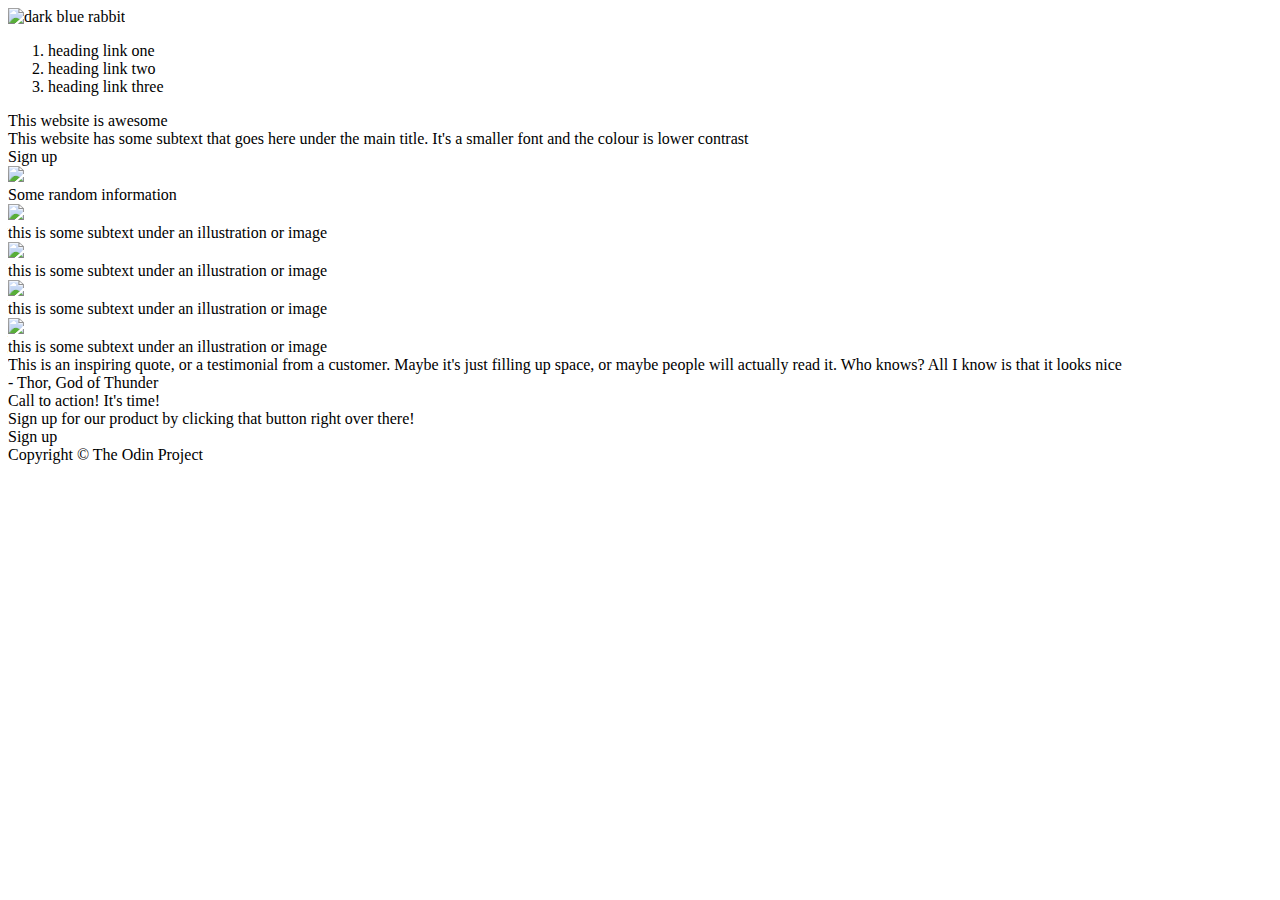
==== index.html @ b61bbda0 "Add elements and content" ====
<!DOCTYPE html>
<html>
    <head lang = "en">
        <meta charset = "utf-8">
        <meta http-equiv="X-UA-Compatible" content="IE=edge">
        <meta name="viewport" content="width=device-width, initial-scale=1.0">
        <title> Project Landing Page</title>
        <link rel = "stylesheet" href = "style.css"></stylesheet>
    </head>

    <body>

        <header>
            <div class = "logo">
            <img src = "./images/logo.jpeg" alt = " dark blue rabbit">
            </div>

            <div class = "links">
                 <ol>
                <li><a href = "./images/page one.jpeg"></a>heading link one</li>
                <li><a href = "./images/page two.jpeg.jpeg"></a>heading link two</li>
                <li><a href = "./images/page three.jpeg.jpeg"></a>heading link three</li>
                </ol>
            </div>
        </header>

        <div class = "block-one">
        <div class = "hero-text">
            This website is awesome </div>

        <div class = "hero-subtext">
            This website has some subtext that goes here under the main title. It's a smaller font and the colour is lower contrast</div>
        
        <div class = "button-one">
            Sign up
        </div>

        <div class = "placeholder">
            <img src = "./images/placeholder.jpeg">
        </div>
        
        </div>
        </div>

        <div class = "block-two">
            <div class = "subheading"> Some random information</div>

            <div class = "img-row">

            <div class = "img-block">
                <img src = "./images/block one.jpeg">
                <div class = "text"> this is some subtext under an illustration or image</div>
            </div>

            <div class = "img-block">
                <img src = "./images/block two.jpeg">
                <div class = "text"> this is some subtext under an illustration or image</div>
            </div>

            <div class = "img-block">
                <img src = "./images/block three.jpeg">
                <div class = "text"> this is some subtext under an illustration or image</div>
            </div>

            <div class = "img-block">
                <img src = "./images/block four.jpeg">
                <div class = "text"> this is some subtext under an illustration or image</div>
            </div>

            </div>

        </div>

        <div class = "block-three">
            <div class = "quote">
                This is an inspiring quote, or a testimonial from a customer. Maybe it's just filling up space, or maybe people will actually read it. Who knows? All I know is that it looks nice
            </div>

            <div class = "author">
                - Thor, God of Thunder
            </div>
        </div>

        <div class = "block-four">
            <div class = "words">
            <div class = "callout">
                Call to action! It's time!
            </div>

            <div class = "caption">
                Sign up for our product by clicking that button right over there!
            </div>
            </div>

            <div class = "button-two">
                Sign up
            </div>
        </div>

        <div class = "footer">
            Copyright © The Odin Project
        </div>

    </body>

    </html>
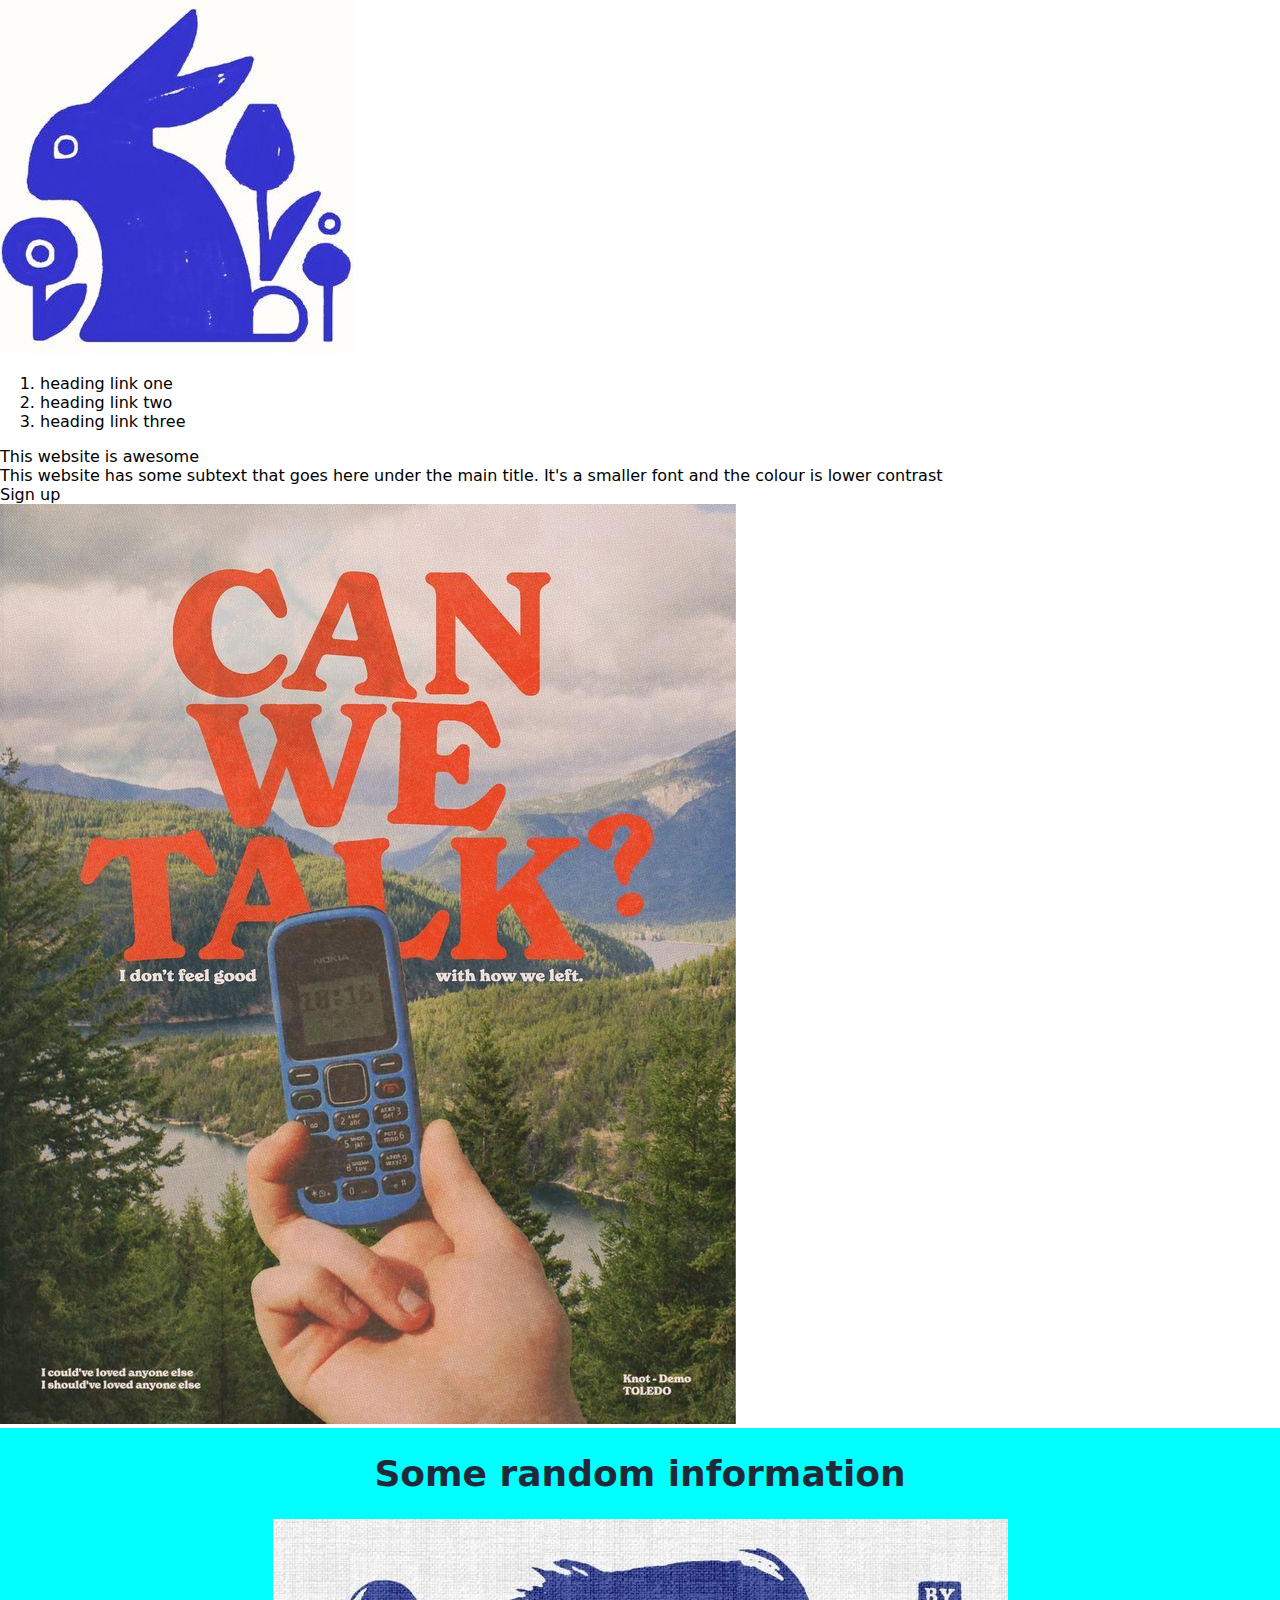
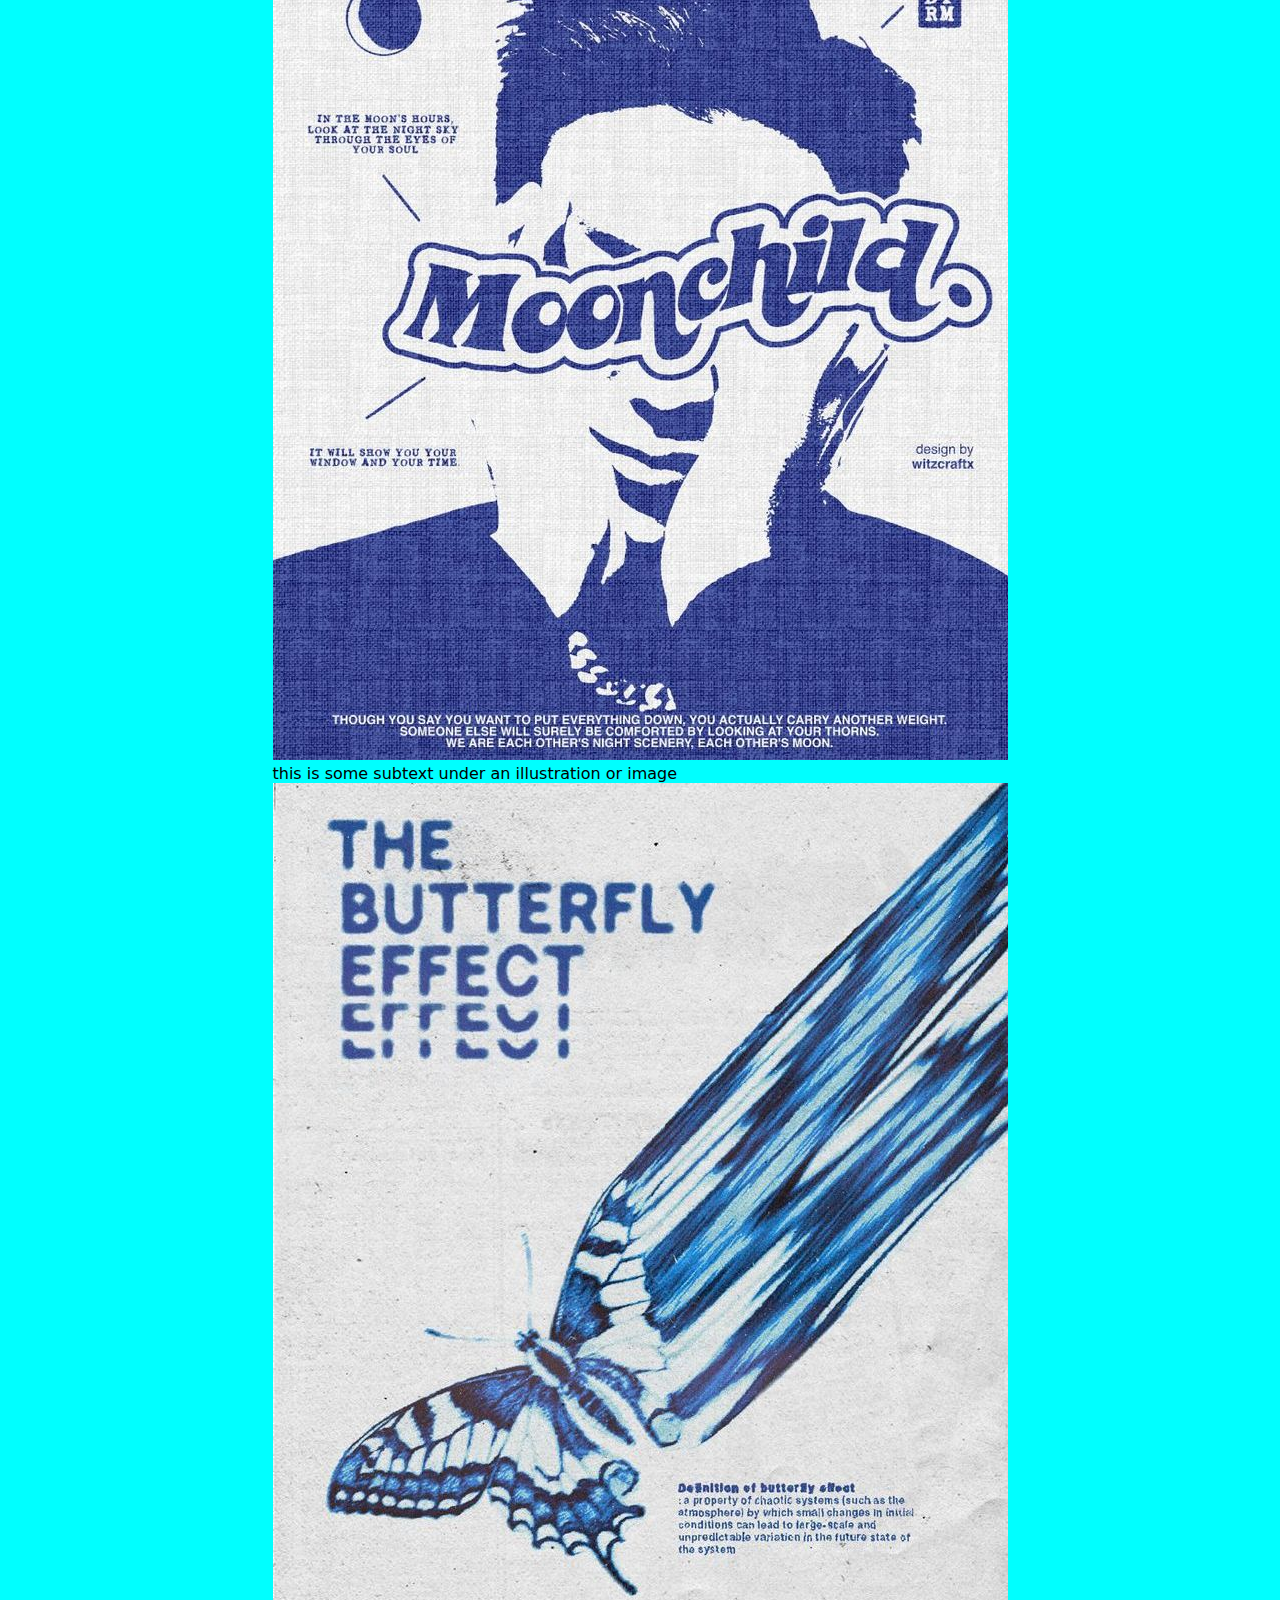
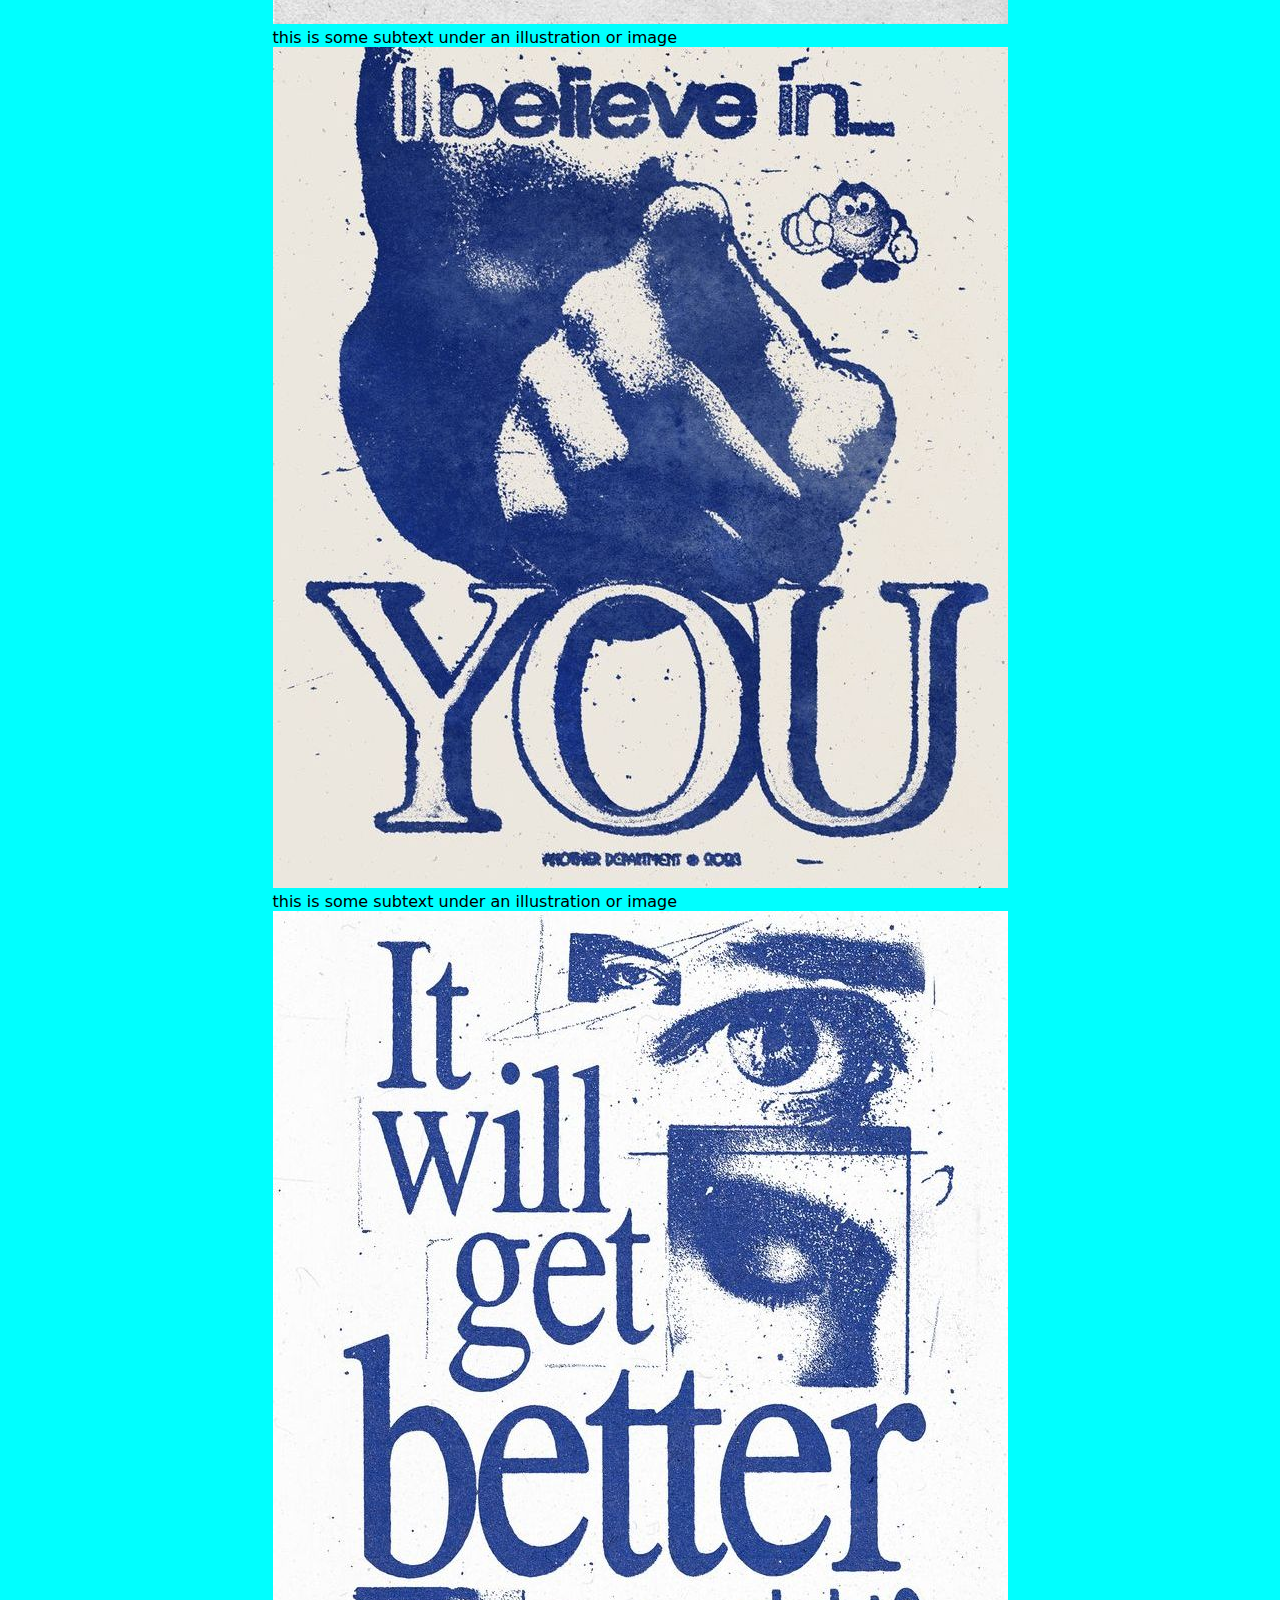
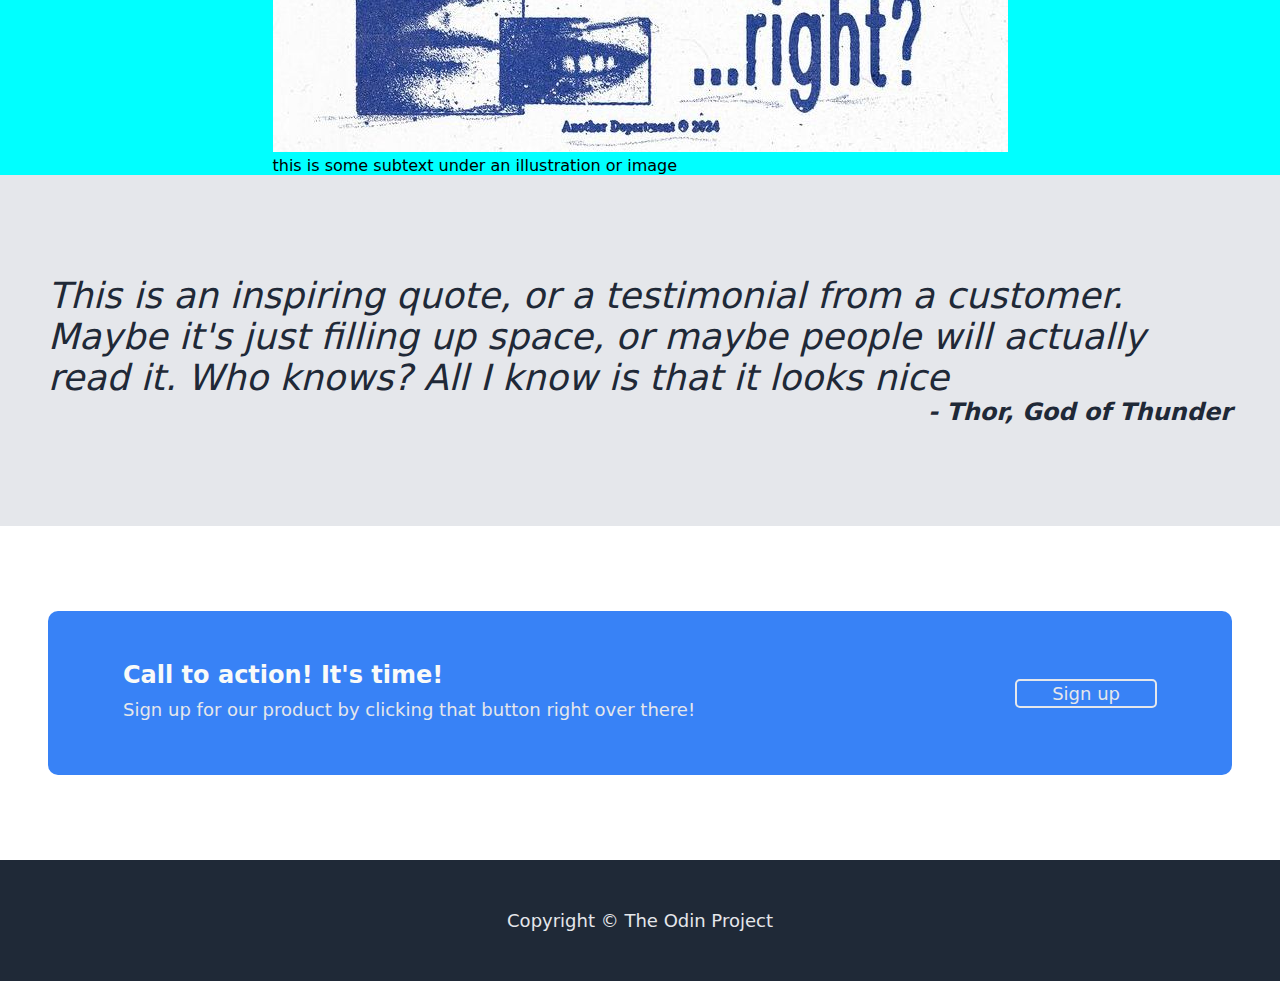
==== commit 33d07603: "Edit some elements" ====
--- a/index.html
+++ b/index.html
@@ -25,6 +25,8 @@
         </header>
 
         <div class = "block-one">
+        
+        <div class = "hero">
         <div class = "hero-text">
             This website is awesome </div>
 
@@ -32,14 +34,13 @@
             This website has some subtext that goes here under the main title. It's a smaller font and the colour is lower contrast</div>
         
         <div class = "button-one">
-            Sign up
+            Sign up</div>
         </div>
 
         <div class = "placeholder">
             <img src = "./images/placeholder.jpeg">
         </div>
         
-        </div>
         </div>
 
         <div class = "block-two">
--- a/style.css
+++ b/style.css
@@ -0,0 +1,111 @@
+body {
+   font-family: system-ui, -apple-system, BlinkMacSystemFont, 'Segoe UI', Roboto, Oxygen, Ubuntu, Cantarell, 'Open Sans', 'Helvetica Neue', sans-serif;
+   margin: 0;
+   display: flex;
+   flex-direction: column;
+}
+
+.block-two {
+    background-color: aqua;
+    display: flex;
+    flex-flow: column wrap;
+    justify-content: center;
+    align-items: center;
+}
+
+.subheading {
+    display: flex;
+    flex-flow: row wrap;
+    justify-content: center;
+    align-items: center;
+    font-size: 36px;
+    font-weight: 900;
+    color: #1F2937;
+    padding: 25px;
+}
+
+.block-three {
+    background-color: #e5e7eb;
+    font-size: 36px;
+    color: #1f2937;
+    font-style:italic;
+    padding: 100px 0px;
+}
+
+.quote {
+    margin: 0 48px;
+    display: flex;
+    flex-flow: row wrap;
+    justify-content: center;
+    align-items: center;
+    text-align: start;
+    font-weight: lighter;
+}
+
+.author {
+    margin: 0 48px;
+    display: flex;
+    flex-flow: row wrap;
+    justify-content: flex-end;
+    align-items: flex-start;
+    font-size: 24px;
+    font-weight: bold;
+}
+
+.block-four {
+    margin: 85px 48px;
+    font-size: 18px;
+    background-color: #3882f6;
+    color: #E5E7EB;
+    border-radius: 10px;
+    display: flex;
+    flex-flow: row wrap;
+    justify-content: space-between;
+    padding: 50px 75px;
+}
+
+.words {
+    display: flex;
+    flex-flow: column wrap;
+    justify-content: flex-start;
+    align-items: flex-start;
+    flex: 1 auto;
+}
+
+.callout {
+    font-size: 24px;
+    padding-bottom: 5px;
+    font-weight: bolder;
+    color: #f9faf8;
+}
+
+.caption {
+    font-size: 18px;
+    color: #e5e7eb;
+    padding: 5px 0px;
+}
+
+.button-two {
+    display: flex;
+    flex: auto;
+    max-width: fit-content;
+    max-height: fit-content;
+    justify-content: flex-end;
+    align-items: center;
+    align-self: center;
+    padding: 2px 35px;
+    border: 2px  double #e5e7eb;
+    border-radius: 5px;
+}
+
+
+.footer {
+    display: flex;
+    flex-flow: row wrap;
+    justify-content: space-around;
+    align-items: center;
+    padding: 50px;
+    background-color: #1F2937;
+    font-size: 18px;
+    color: #E5E7EB;
+}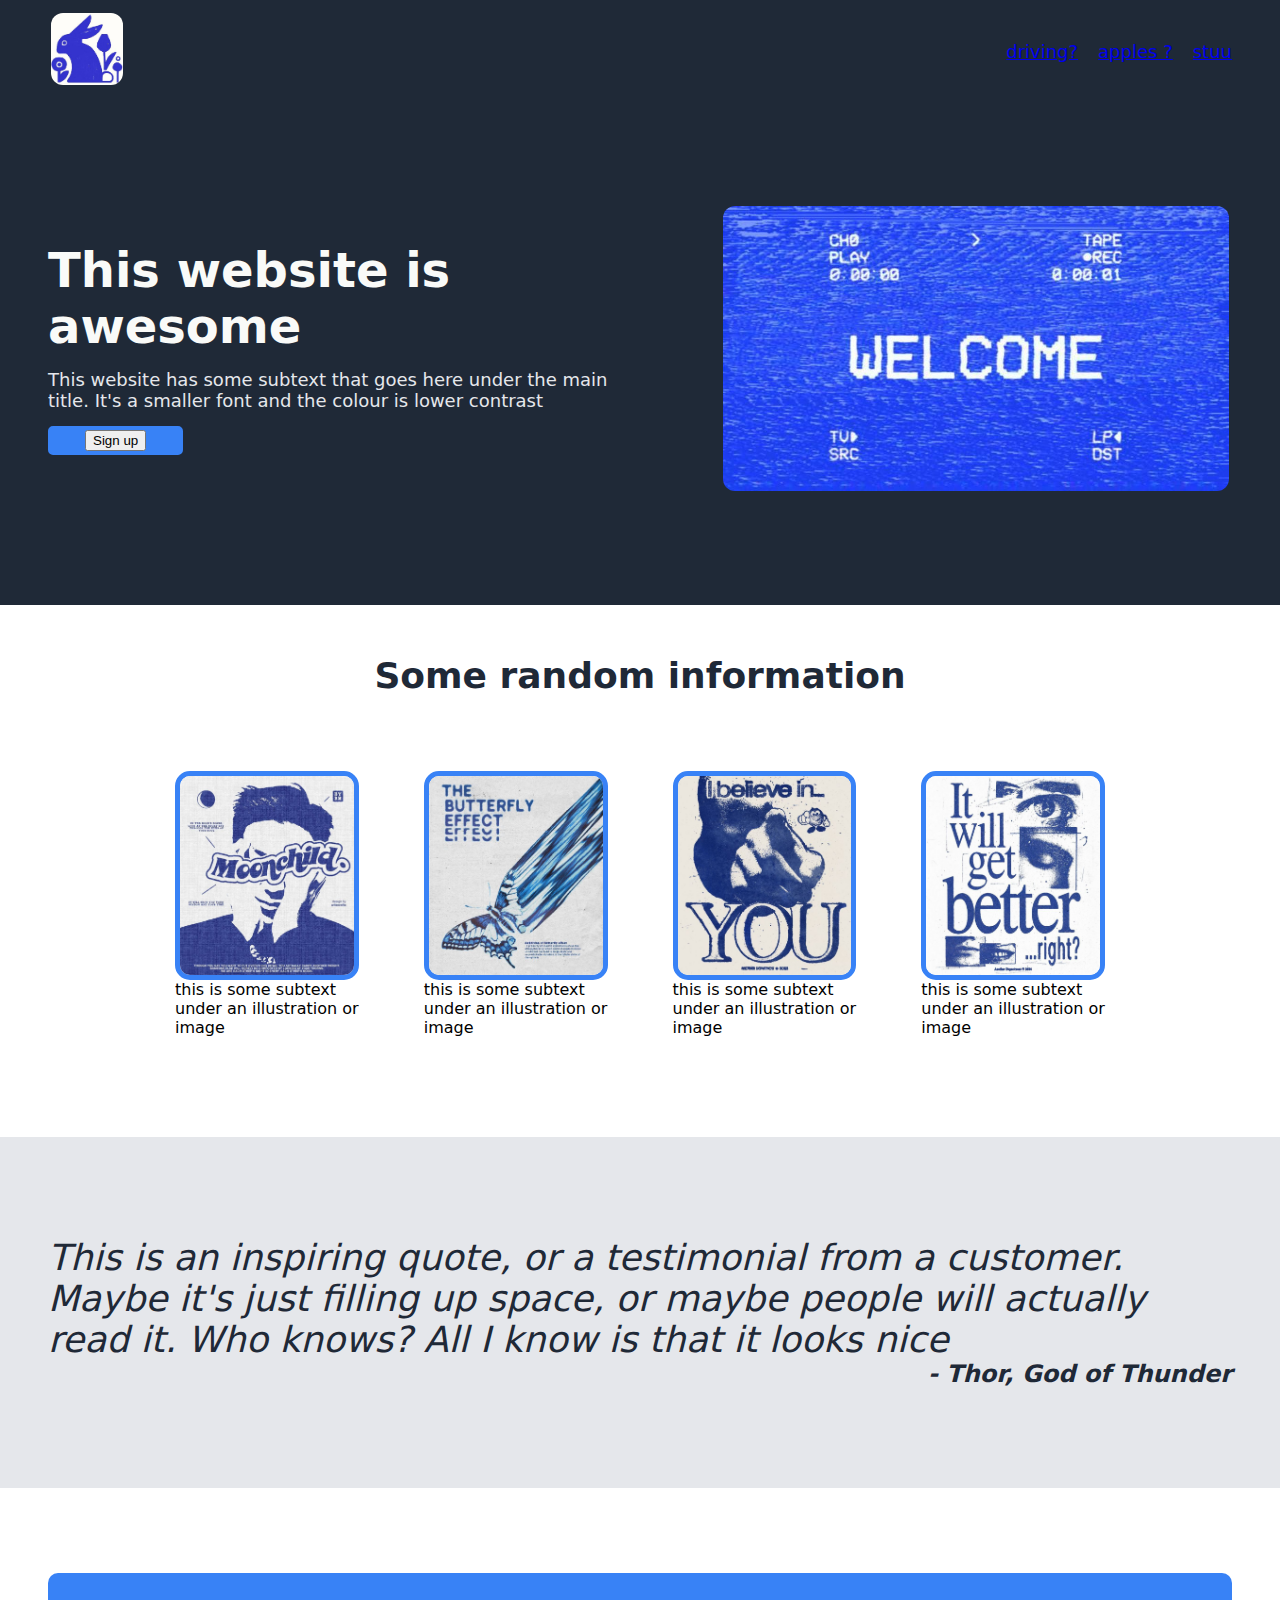
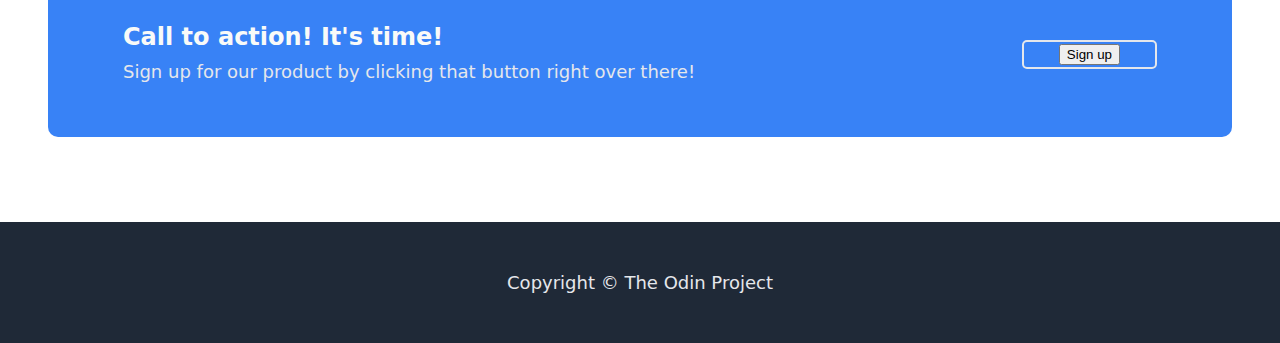
==== commit 4f7cf294: "change button div to tag" ====
--- a/index.html
+++ b/index.html
@@ -11,18 +11,20 @@
     <body>
 
         <header>
-            <div class = "logo">
-            <img src = "./images/logo.jpeg" alt = " dark blue rabbit">
+            <div class = "logo"><a href = "index.html" target = "_blank" rel = "noreferrer">
+            <img src = "./images/logo.jpeg" alt = "dark blue rabbit">
             </div>
 
             <div class = "links">
                  <ol>
-                <li><a href = "./images/page one.jpeg"></a>heading link one</li>
-                <li><a href = "./images/page two.jpeg.jpeg"></a>heading link two</li>
-                <li><a href = "./images/page three.jpeg.jpeg"></a>heading link three</li>
+                <li><a href = "./pages/page-one.html" target = "_blank" rel = "noreferrer"> driving? </a></li>
+                <li><a href = "./pages/page-two.html" target = "_blank" rel = "noreferrer"> apples ? </a></li>
+                <li><a href = "./pages/page-three.html" target = "_blank" rel = "noreferrer"> stuu </a></li>
                 </ol>
             </div>
         </header>
+
+        <div class = "content">
 
         <div class = "block-one">
         
@@ -34,7 +36,8 @@
             This website has some subtext that goes here under the main title. It's a smaller font and the colour is lower contrast</div>
         
         <div class = "button-one">
-            Sign up</div>
+            <button> Sign up </button>
+        </div>
         </div>
 
         <div class = "placeholder">
@@ -50,22 +53,22 @@
 
             <div class = "img-block">
                 <img src = "./images/block one.jpeg">
-                <div class = "text"> this is some subtext under an illustration or image</div>
+                <div class = "img-text"> this is some subtext under an illustration or image</div>
             </div>
 
             <div class = "img-block">
                 <img src = "./images/block two.jpeg">
-                <div class = "text"> this is some subtext under an illustration or image</div>
+                <div class = "img-text"> this is some subtext under an illustration or image</div>
             </div>
 
             <div class = "img-block">
                 <img src = "./images/block three.jpeg">
-                <div class = "text"> this is some subtext under an illustration or image</div>
+                <div class = "img-text"> this is some subtext under an illustration or image</div>
             </div>
 
             <div class = "img-block">
                 <img src = "./images/block four.jpeg">
-                <div class = "text"> this is some subtext under an illustration or image</div>
+                <div class = "img-text"> this is some subtext under an illustration or image</div>
             </div>
 
             </div>
@@ -94,8 +97,10 @@
             </div>
 
             <div class = "button-two">
-                Sign up
+                <button> Sign up </button>
             </div>
+        </div>
+
         </div>
 
         <div class = "footer">
--- a/style.css
+++ b/style.css
@@ -5,23 +5,155 @@
    flex-direction: column;
 }
 
+header {
+    display: flex;
+    flex-flow: row wrap;
+    justify-content: space-between;
+    align-items: center;
+    background-color: #1f2937;
+    padding-top: 10px;
+}
+
+.logo {
+    margin-left: 48px;
+    flex: 0 0 auto;
+}
+
+.logo
+img {
+    width: 20%;
+    height: 20%;
+    border-color: transparent;
+    border-style: solid;
+    border-radius: 15px;
+}
+
+.links {
+    margin-right: 48px;
+}
+
+ol {
+    display: flex;
+    flex-flow: row wrap;
+    justify-content: flex-end;
+    align-items: center;
+    gap: 20px;
+    list-style: none;
+}
+
+li {
+    font-size: 18px;
+    color: #E5E7EB;
+}
+
+.block-one {
+    display: flex;
+    background-color: #1f2937;
+    gap: 50px;
+    justify-content: space-around;
+    align-items: center;
+}
+
+.hero {
+    display: flex;
+    flex-flow: column wrap;
+    flex: 1 auto;
+    justify-content: center;
+    align-items: flex-start;
+    margin-left: 48px;
+    padding: 150px 0px;
+}
+
+.hero-text {
+    font-size: 48px;
+    font-weight: 900;
+    color: #f9faf8;
+}
+
+.hero-subtext {
+    font-size: 18px;
+    color: #E5E7EB;
+    padding: 15px 0px;
+}
+
+.button-one {
+    background-color: #3882f6;
+    color: #e5e7eb;
+    border: 2px solid #3882f6;
+    border-radius: 5px;
+    padding: 2px 35px;
+}
+
+.placeholder {
+    display: flex;
+    flex-flow: column nowrap;
+    flex: 0 0 auto;
+    width: 40%;
+    height: 40%;
+    padding: 25px 0px;
+    padding-left: 25px;
+    margin-right: 48px;
+}
+
+.placeholder
+img {
+    border-color: transparent;
+    border-style: solid;
+    border-radius: 15px;
+}
+
 .block-two {
-    background-color: aqua;
-    display: flex;
-    flex-flow: column wrap;
+    display: flex;
+    flex-flow: row wrap;
     justify-content: center;
     align-items: center;
 }
 
 .subheading {
     display: flex;
-    flex-flow: row wrap;
+    flex-flow: column nowrap;
     justify-content: center;
     align-items: center;
     font-size: 36px;
     font-weight: 900;
     color: #1F2937;
+    padding: 50px 0px;
+    margin: 0px 150px;
+
+}
+
+.img-row {
+    margin: 0px 150px;
+    display: flex;
+    flex-flow: row wrap;
+    justify-content: center;
+    gap: 15px;
+    align-items: center;
+    padding-bottom: 75px;
+}
+
+.img-block {
+    display: flex;
+    flex-flow: column nowrap;
+    flex: 1 auto;
     padding: 25px;
+    height: 10%;
+    width: 10%;
+}
+
+.img-block
+img {
+    border: 5px;
+    border-style: solid;
+    border-radius: 15px;
+    border-color: #3882f6;
+}
+
+.text {
+    display: flex;
+    text-align: center;
+    padding-top: 10px;
+    padding-bottom: 20px;
 }
 
 .block-three {
@@ -94,7 +226,7 @@
     align-items: center;
     align-self: center;
     padding: 2px 35px;
-    border: 2px  double #e5e7eb;
+    border: 2px  solid #e5e7eb;
     border-radius: 5px;
 }
 
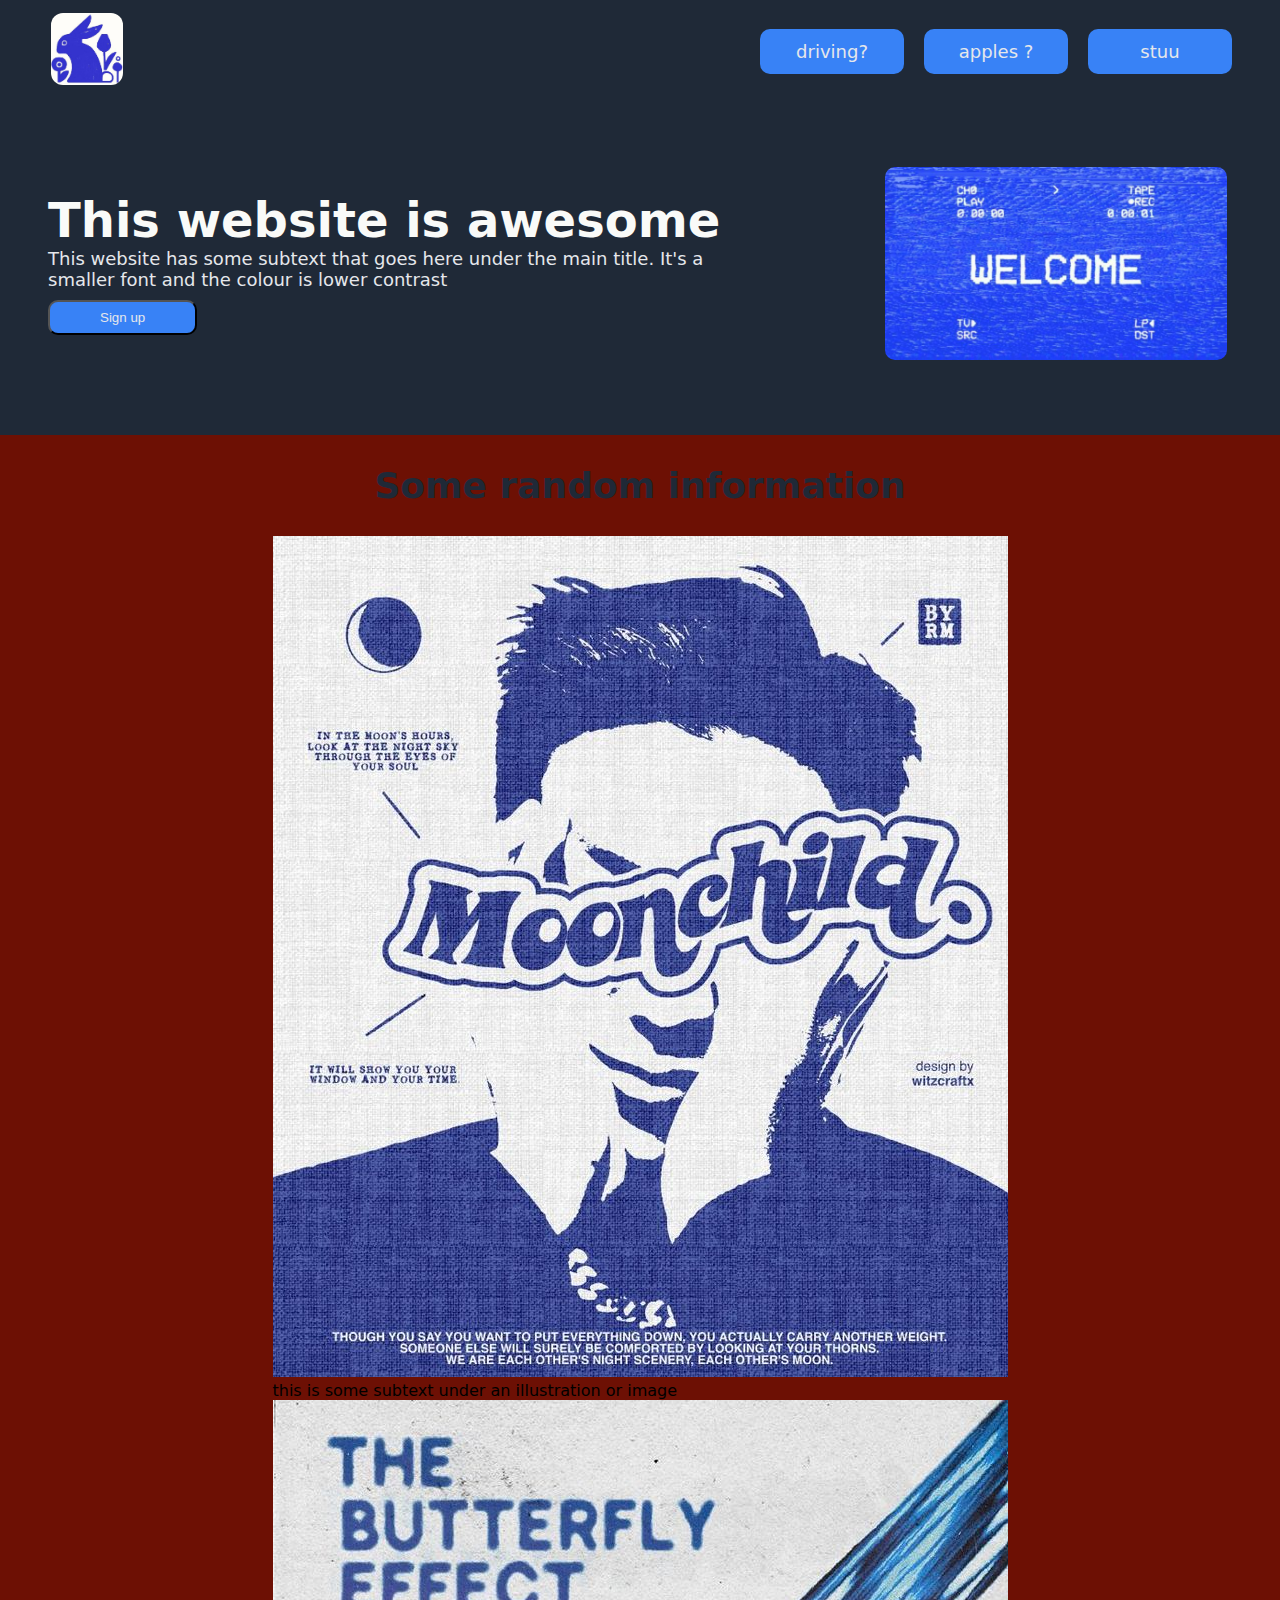
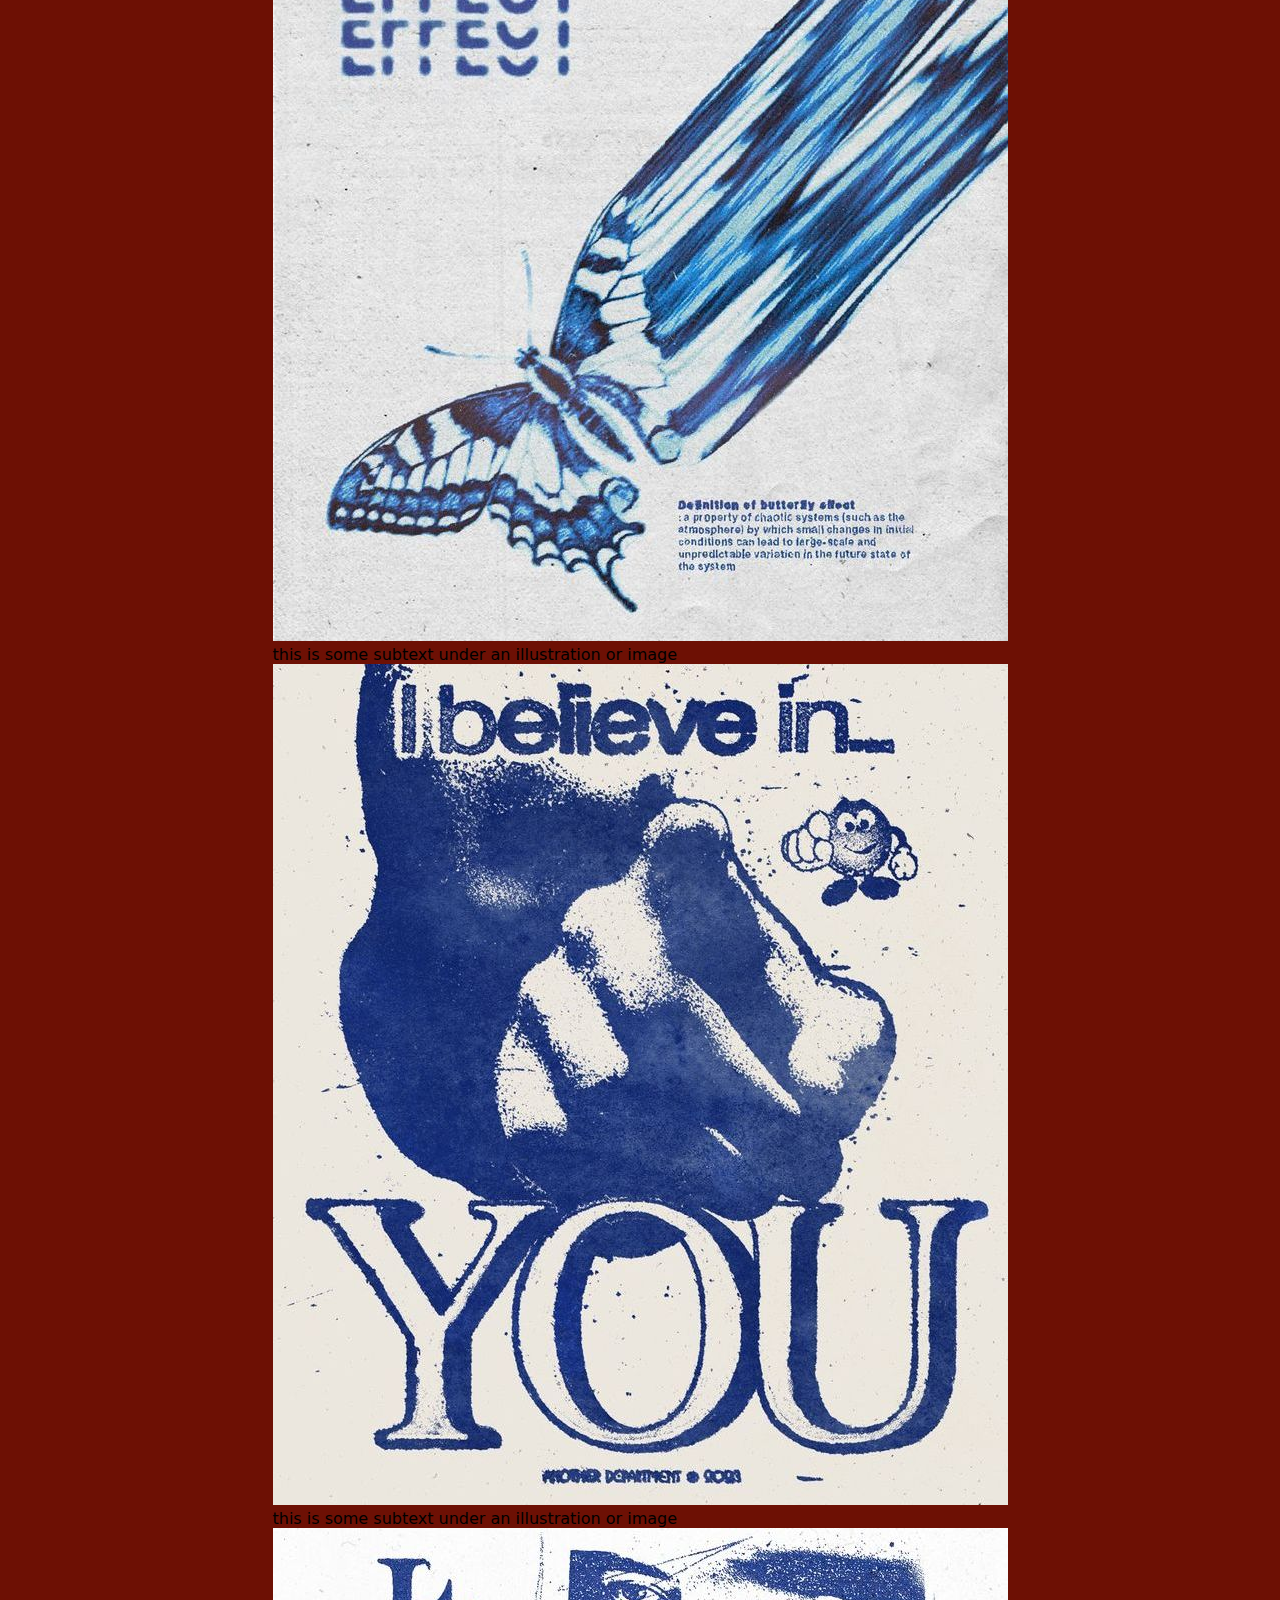
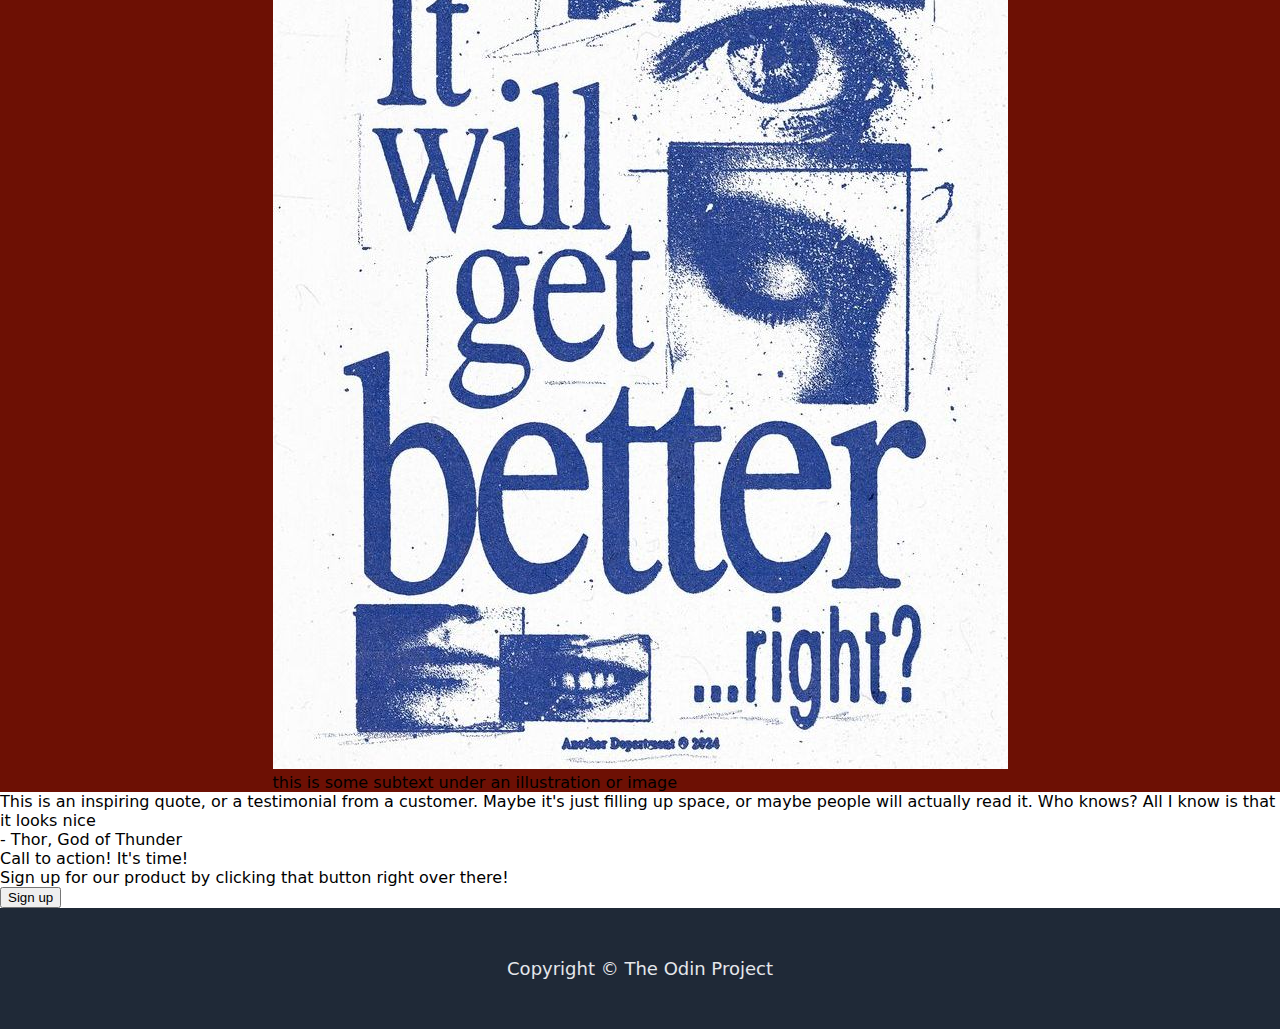
==== commit 61132765: "change spacing between elements" ====
--- a/index.html
+++ b/index.html
@@ -53,22 +53,27 @@
 
             <div class = "img-block">
                 <img src = "./images/block one.jpeg">
-                <div class = "img-text"> this is some subtext under an illustration or image</div>
+                <div class = "img-text"> this is some subtext under an illustration or image
+                </div>
             </div>
 
             <div class = "img-block">
                 <img src = "./images/block two.jpeg">
-                <div class = "img-text"> this is some subtext under an illustration or image</div>
+                <div class = "img-text"> this is some subtext under an illustration or image
+
+                </div>
             </div>
 
             <div class = "img-block">
                 <img src = "./images/block three.jpeg">
-                <div class = "img-text"> this is some subtext under an illustration or image</div>
+                <div class = "img-text"> this is some subtext under an illustration or image
+                </div>
             </div>
 
             <div class = "img-block">
                 <img src = "./images/block four.jpeg">
-                <div class = "img-text"> this is some subtext under an illustration or image</div>
+                <div class = "img-text"> this is some subtext under an illustration or image
+                </div>
             </div>
 
             </div>
--- a/style.css
+++ b/style.css
@@ -1,6 +1,7 @@
 body {
    font-family: system-ui, -apple-system, BlinkMacSystemFont, 'Segoe UI', Roboto, Oxygen, Ubuntu, Cantarell, 'Open Sans', 'Helvetica Neue', sans-serif;
    margin: 0;
+   min-height: 100vh;
    display: flex;
    flex-direction: column;
 }
@@ -44,192 +45,131 @@
 li {
     font-size: 18px;
     color: #E5E7EB;
+    text-align: center;
+    background-color: #3882f6;
+    width: 100px;
+    padding: 10px 20px;
+    border: 2px solid transparent;
+    border-radius: 10px;
+}
+
+a {
+    text-decoration: none;
+    color: #E5E7EB;
+    font-size: 18px;
+}
+
+.page {
+    display: flex;
+    flex-flow: row wrap;
+    flex: auto;
+    justify-content: center;
+    align-items: center;
+    padding: 25px;
+    margin: 0px 48px;
+}
+
+.page
+img {
+    border: 20px solid #6d1004;
+    border-radius: 20px;
+    border-start-start-radius: 50px;
+    border-end-end-radius: 50px;
+}
+
+.content {
+    display: flex;
+    flex: 1 Auto;
+    flex-flow: column wrap;
+    justify-content: center;
 }
 
 .block-one {
     display: flex;
-    background-color: #1f2937;
-    gap: 50px;
-    justify-content: space-around;
+    flex-flow: row nowrap;
+    flex: 1 auto;
+    justify-content: space-between;
     align-items: center;
+    background-color: #1F2937;
+    padding: 70px 0px;
 }
 
 .hero {
     display: flex;
     flex-flow: column wrap;
-    flex: 1 auto;
-    justify-content: center;
-    align-items: flex-start;
+    justify-content: flex-start;
+    align-content: flex-start;
     margin-left: 48px;
-    padding: 150px 0px;
 }
 
 .hero-text {
     font-size: 48px;
     font-weight: 900;
-    color: #f9faf8;
+    color: #F9FAF8;
 }
 
 .hero-subtext {
     font-size: 18px;
     color: #E5E7EB;
-    padding: 15px 0px;
-}
-
-.button-one {
-    background-color: #3882f6;
-    color: #e5e7eb;
-    border: 2px solid #3882f6;
-    border-radius: 5px;
-    padding: 2px 35px;
+    padding-bottom: 10px;
 }
 
 .placeholder {
     display: flex;
-    flex-flow: column nowrap;
-    flex: 0 0 auto;
-    width: 40%;
-    height: 40%;
-    padding: 25px 0px;
-    padding-left: 25px;
+    flex-flow: row wrap;
+    justify-content: flex-end;
+    align-items: center;
     margin-right: 48px;
 }
 
 .placeholder
 img {
-    border-color: transparent;
-    border-style: solid;
+    width: 70%;
+    height: 70%;
+    border: 5px solid transparent;
     border-radius: 15px;
 }
 
+.button-one
+button {
+    color: #E5E7EB;
+    background-color: #3882f6;
+    padding: 8px 50px;
+    border: 2px #3882f6 transparent;
+    border-radius: 10px;
+}
+
 .block-two {
+    background-color: #6d1004;
+
     display: flex;
-    flex-flow: row wrap;
+    flex-flow: column wrap;
     justify-content: center;
     align-items: center;
 }
 
 .subheading {
-    display: flex;
-    flex-flow: column nowrap;
-    justify-content: center;
-    align-items: center;
     font-size: 36px;
     font-weight: 900;
     color: #1F2937;
-    padding: 50px 0px;
-    margin: 0px 150px;
+    padding: 30px 0px;
+}
+
+.img-row {
 
 }
 
-.img-row {
-    margin: 0px 150px;
-    display: flex;
-    flex-flow: row wrap;
-    justify-content: center;
-    gap: 15px;
-    align-items: center;
-    padding-bottom: 75px;
+.img-block {
+
 }
 
 .img-block {
-    display: flex;
-    flex-flow: column nowrap;
-    flex: 1 auto;
-    padding: 25px;
-    height: 10%;
-    width: 10%;
+
 }
 
-.img-block
-img {
-    border: 5px;
-    border-style: solid;
-    border-radius: 15px;
-    border-color: #3882f6;
+.img-text {
+
 }
-
-.text {
-    display: flex;
-    text-align: center;
-    padding-top: 10px;
-    padding-bottom: 20px;
-}
-
-.block-three {
-    background-color: #e5e7eb;
-    font-size: 36px;
-    color: #1f2937;
-    font-style:italic;
-    padding: 100px 0px;
-}
-
-.quote {
-    margin: 0 48px;
-    display: flex;
-    flex-flow: row wrap;
-    justify-content: center;
-    align-items: center;
-    text-align: start;
-    font-weight: lighter;
-}
-
-.author {
-    margin: 0 48px;
-    display: flex;
-    flex-flow: row wrap;
-    justify-content: flex-end;
-    align-items: flex-start;
-    font-size: 24px;
-    font-weight: bold;
-}
-
-.block-four {
-    margin: 85px 48px;
-    font-size: 18px;
-    background-color: #3882f6;
-    color: #E5E7EB;
-    border-radius: 10px;
-    display: flex;
-    flex-flow: row wrap;
-    justify-content: space-between;
-    padding: 50px 75px;
-}
-
-.words {
-    display: flex;
-    flex-flow: column wrap;
-    justify-content: flex-start;
-    align-items: flex-start;
-    flex: 1 auto;
-}
-
-.callout {
-    font-size: 24px;
-    padding-bottom: 5px;
-    font-weight: bolder;
-    color: #f9faf8;
-}
-
-.caption {
-    font-size: 18px;
-    color: #e5e7eb;
-    padding: 5px 0px;
-}
-
-.button-two {
-    display: flex;
-    flex: auto;
-    max-width: fit-content;
-    max-height: fit-content;
-    justify-content: flex-end;
-    align-items: center;
-    align-self: center;
-    padding: 2px 35px;
-    border: 2px  solid #e5e7eb;
-    border-radius: 5px;
-}
-
 
 .footer {
     display: flex;
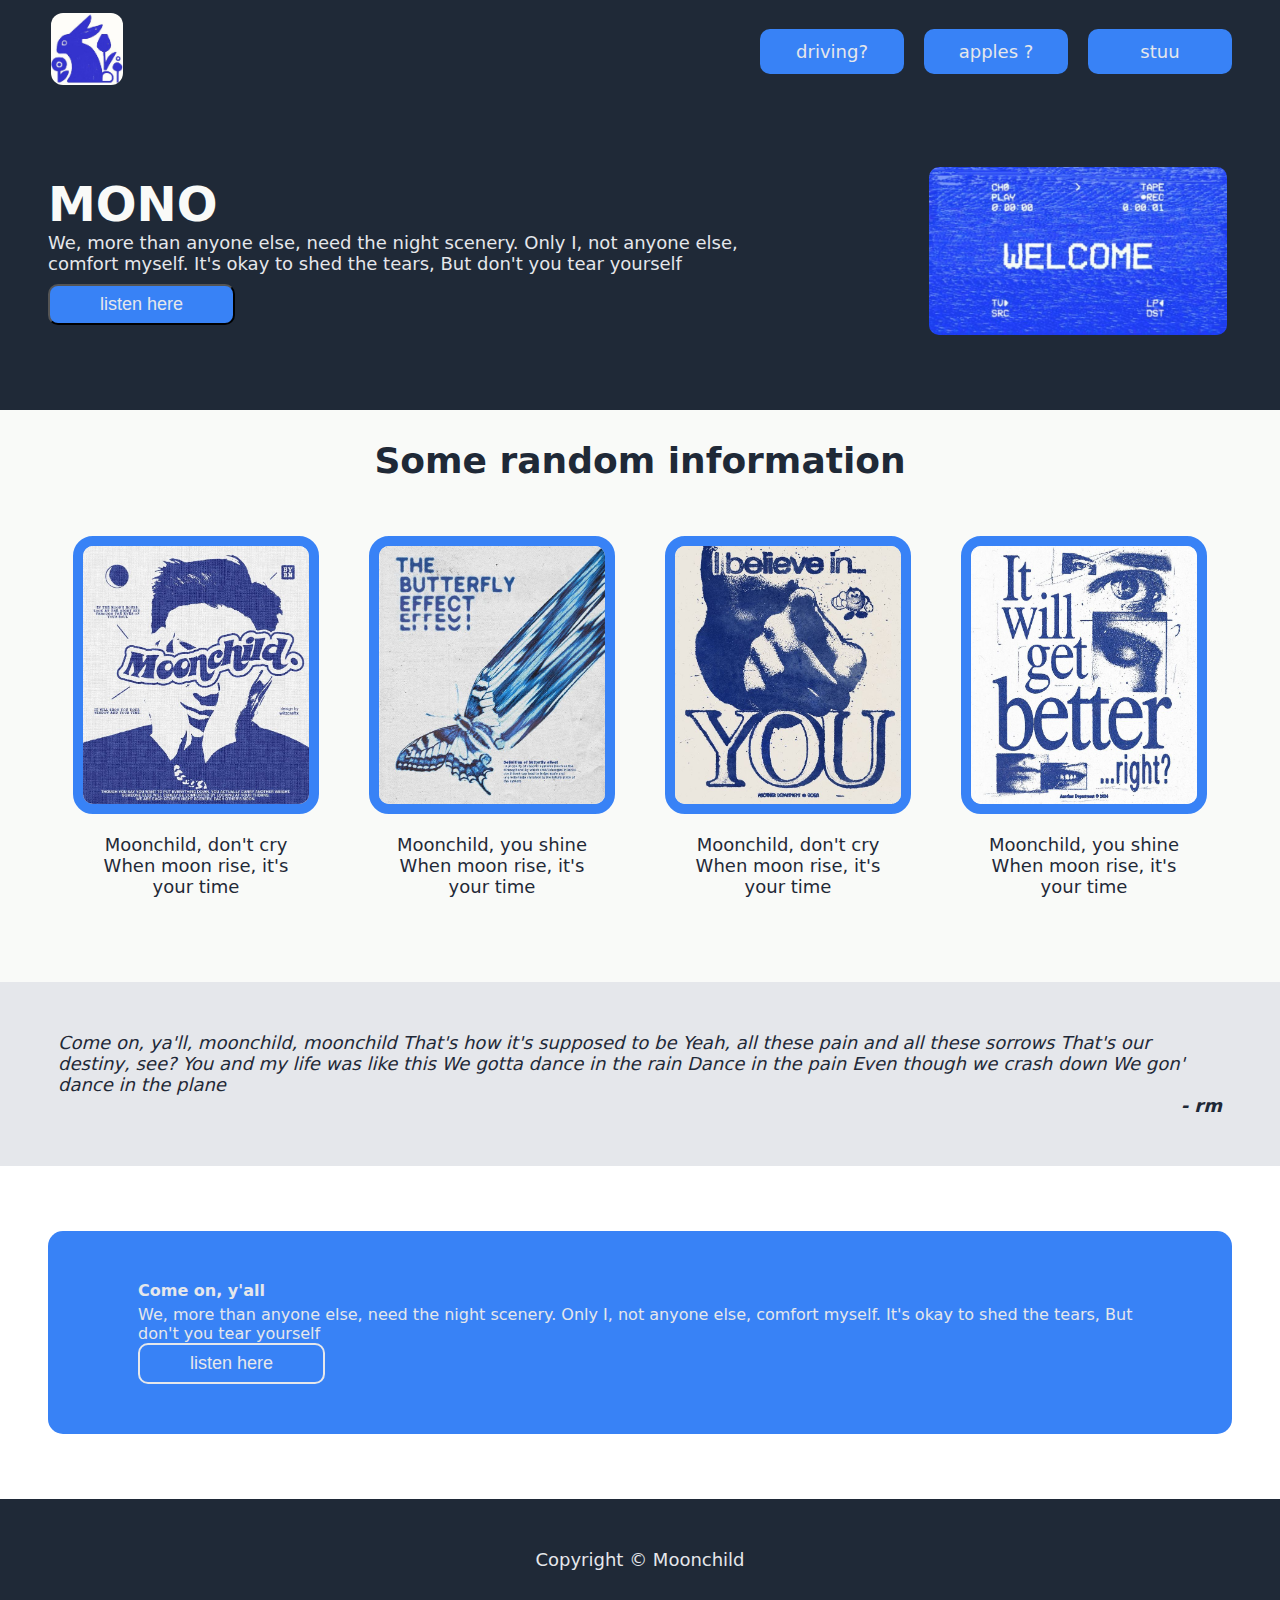
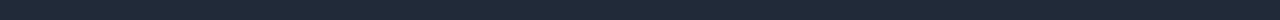
==== commit 38a8080a: "personalise page" ====
--- a/index.html
+++ b/index.html
@@ -30,13 +30,14 @@
         
         <div class = "hero">
         <div class = "hero-text">
-            This website is awesome </div>
+            MONO </div>
 
         <div class = "hero-subtext">
-            This website has some subtext that goes here under the main title. It's a smaller font and the colour is lower contrast</div>
+            We, more than anyone else, need the night scenery. Only I, not anyone else, comfort myself. It's okay to shed the tears, But don't you tear yourself
+        </div>
         
         <div class = "button-one">
-            <button> Sign up </button>
+            <button> <a class = "link" href = "https://www.youtube.com/watch?v=G9ntaxClfrA" target = "_blank" rel = "noreferrer"> listen here </a></button>
         </div>
         </div>
 
@@ -53,26 +54,30 @@
 
             <div class = "img-block">
                 <img src = "./images/block one.jpeg">
-                <div class = "img-text"> this is some subtext under an illustration or image
+                <div class = "img-text"> Moonchild, don't cry
+                    When moon rise, it's your time
                 </div>
             </div>
 
             <div class = "img-block">
                 <img src = "./images/block two.jpeg">
-                <div class = "img-text"> this is some subtext under an illustration or image
+                <div class = "img-text"> Moonchild, you shine
+                    When moon rise, it's your time
 
                 </div>
             </div>
 
             <div class = "img-block">
                 <img src = "./images/block three.jpeg">
-                <div class = "img-text"> this is some subtext under an illustration or image
+                <div class = "img-text"> Moonchild, don't cry
+                    When moon rise, it's your time
                 </div>
             </div>
 
             <div class = "img-block">
                 <img src = "./images/block four.jpeg">
-                <div class = "img-text"> this is some subtext under an illustration or image
+                <div class = "img-text"> Moonchild, you shine
+                    When moon rise, it's your time
                 </div>
             </div>
 
@@ -82,34 +87,43 @@
 
         <div class = "block-three">
             <div class = "quote">
-                This is an inspiring quote, or a testimonial from a customer. Maybe it's just filling up space, or maybe people will actually read it. Who knows? All I know is that it looks nice
+                Come on, ya'll, moonchild, moonchild
+                That's how it's supposed to be
+                Yeah, all these pain and all these sorrows
+                That's our destiny, see?
+                You and my life was like this
+                We gotta dance in the rain
+                Dance in the pain
+                Even though we crash down
+                We gon' dance in the plane
             </div>
 
             <div class = "author">
-                - Thor, God of Thunder
+                - rm
             </div>
         </div>
 
         <div class = "block-four">
             <div class = "words">
             <div class = "callout">
-                Call to action! It's time!
+                Come on, y'all
             </div>
 
             <div class = "caption">
-                Sign up for our product by clicking that button right over there!
+                We, more than anyone else, need the night scenery. Only I, not anyone else, comfort myself. It's okay to shed the tears, But don't you tear yourself
             </div>
             </div>
 
             <div class = "button-two">
-                <button> Sign up </button>
+                <button><a class = "link" href = "https://www.youtube.com/watch?v=G9ntaxClfrA" target = "_blank" rel = "noreferrer"> listen here </a></button>
             </div>
         </div>
+
 
         </div>
 
         <div class = "footer">
-            Copyright © The Odin Project
+            Copyright © Moonchild
         </div>
 
     </body>
--- a/style.css
+++ b/style.css
@@ -59,19 +59,55 @@
     font-size: 18px;
 }
 
-.page {
-    display: flex;
-    flex-flow: row wrap;
-    flex: auto;
-    justify-content: center;
-    align-items: center;
-    padding: 25px;
-    margin: 0px 48px;
-}
-
-.page
+.page1 {
+    display: flex;
+    flex-flow: row wrap;
+    flex: 1 auto;
+    justify-content: center;
+    align-items: center;
+    padding: 5px;
+    background-color: #ebd8b5;
+}
+
+.page2 {
+    display: flex;
+    flex-flow: row wrap;
+    flex: 1 auto;
+    justify-content: center;
+    align-items: center;
+    padding: 5px;
+    background-color: #d3c7be;
+}
+
+.page3 {
+    display: flex;
+    flex-flow: row wrap;
+    flex: 1 auto;
+    justify-content: center;
+    align-items: center;
+    padding: 5px;
+    background-color: #dfddc5;
+}
+
+.page1
 img {
     border: 20px solid #6d1004;
+    border-radius: 20px;
+    border-start-start-radius: 50px;
+    border-end-end-radius: 50px;
+}
+
+.page2
+img {
+    border: 20px solid #b48c7f;
+    border-radius: 20px;
+    border-start-start-radius: 50px;
+    border-end-end-radius: 50px;
+}
+
+.page3
+img {
+    border: 20px solid #4e4e86;
     border-radius: 20px;
     border-start-start-radius: 50px;
     border-end-end-radius: 50px;
@@ -140,12 +176,13 @@
 }
 
 .block-two {
-    background-color: #6d1004;
-
     display: flex;
     flex-flow: column wrap;
-    justify-content: center;
-    align-items: center;
+    flex: 0 0 auto;
+    justify-content: center;
+    align-items: center;
+    background-color: #F9FAF8;
+
 }
 
 .subheading {
@@ -156,19 +193,93 @@
 }
 
 .img-row {
-
+    display: flex;
+    flex-flow: row wrap;
+    justify-content: space-between;
+    margin: 0px 48px;
+    align-items: center;
+    padding-bottom: 50px;
 }
 
 .img-block {
-
-}
-
-.img-block {
-
+    display: flex;
+    flex-flow: column nowrap;
+    flex: 1 auto;
+    height: 10%;
+    width: 10%;
+    padding: 25px;
+}
+
+.img-block
+img {
+    border: 10px solid #3882f6;
+    border-radius: 20px;
 }
 
 .img-text {
-
+    display: flex;
+    justify-content: center;
+    text-align: center;
+    color: #1F2937;
+    font-size: 18px;
+    padding-top: 10px;
+    border: 10px solid transparent;
+}
+
+.block-three {
+    background-color: #E5E7EB;
+    font-size: 18px;
+    font-weight: lighter;
+    font-style: italic;
+    color: #1F2937;
+    padding: 50px 10px;
+    flex: 0 1 auto;
+}
+
+.quote {
+    display: flex;
+    flex-flow: row wrap;
+    justify-content: center;
+    align-items: center;
+    text-align: start;
+    margin: 0px 48px;
+}
+
+.author {
+    display: flex;
+    justify-content: flex-end;
+    margin-right: 48px;
+    font-weight: bold;
+}
+
+.block-four {
+    display: flex;
+    flex-flow: row wrap;
+    justify-content: space-between;
+    align-items: center;
+    background-color: #3882f6;
+    color: #E5E7EB;
+    margin: 65px 48px;
+    padding: 50px 90px;
+    border-radius: 15px;
+}
+
+.words {
+    font: 18px;
+}
+
+.callout {
+    font-weight: 900;
+    padding-bottom: 5px;
+}
+
+.button-two
+button {
+    padding: 8px 50px;
+    border: 2px solid #E5E7EB;
+    border-radius: 10px;
+    color: #E5E7EB;
+    background-color: #3882f6;
 }
 
 .footer {
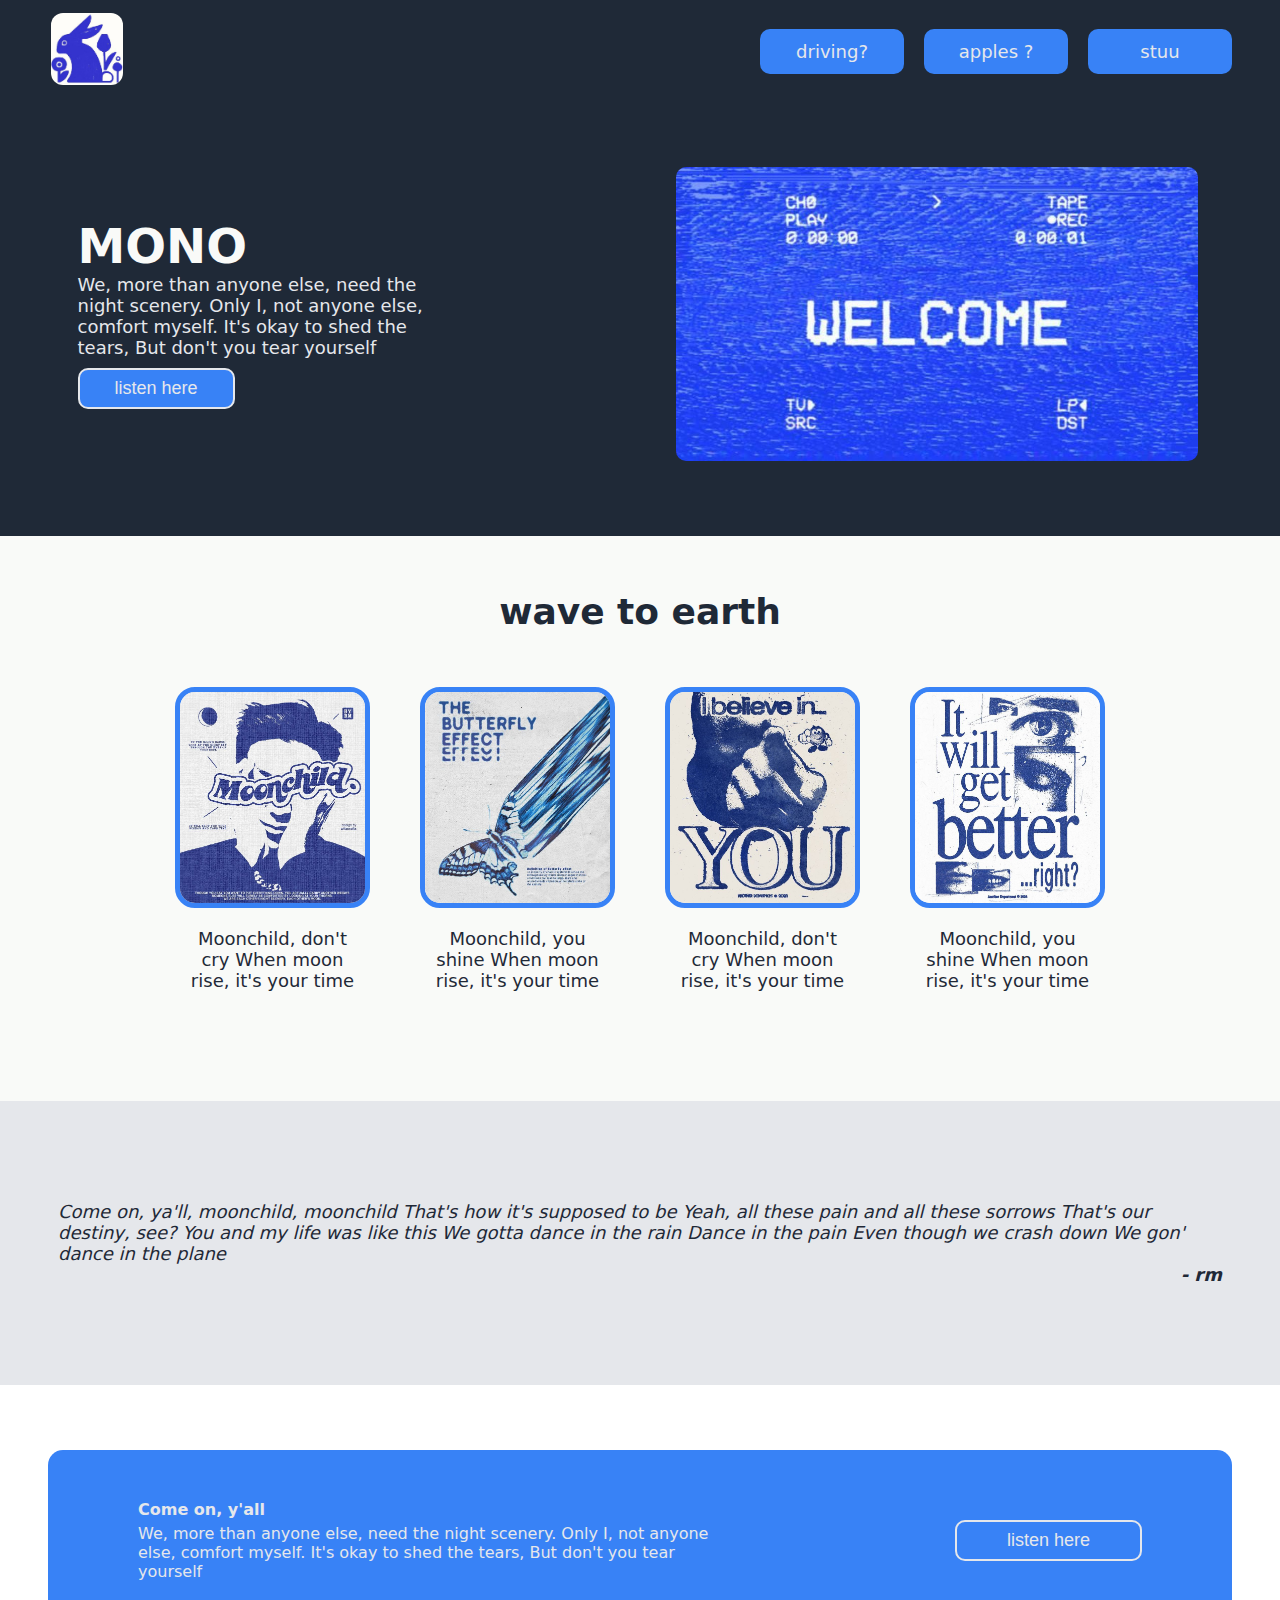
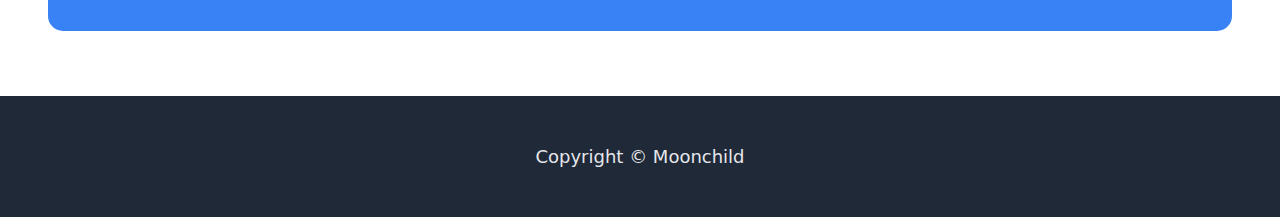
==== commit 2f658936: "edit placeholder text" ====
--- a/index.html
+++ b/index.html
@@ -48,7 +48,7 @@
         </div>
 
         <div class = "block-two">
-            <div class = "subheading"> Some random information</div>
+            <div class = "subheading"> wave to earth</div>
 
             <div class = "img-row">
 
--- a/style.css
+++ b/style.css
@@ -65,7 +65,7 @@
     flex: 1 auto;
     justify-content: center;
     align-items: center;
-    padding: 5px;
+    padding: 50px;
     background-color: #ebd8b5;
 }
 
@@ -75,7 +75,7 @@
     flex: 1 auto;
     justify-content: center;
     align-items: center;
-    padding: 5px;
+    padding: 50px;
     background-color: #d3c7be;
 }
 
@@ -85,7 +85,7 @@
     flex: 1 auto;
     justify-content: center;
     align-items: center;
-    padding: 5px;
+    padding: 50px;
     background-color: #dfddc5;
 }
 
@@ -101,8 +101,8 @@
 img {
     border: 20px solid #b48c7f;
     border-radius: 20px;
-    border-start-start-radius: 50px;
-    border-end-end-radius: 50px;
+    border-start-end-radius: 50px;
+    border-end-start-radius: 50px;
 }
 
 .page3
@@ -124,7 +124,7 @@
     display: flex;
     flex-flow: row nowrap;
     flex: 1 auto;
-    justify-content: space-between;
+    justify-content: center;
     align-items: center;
     background-color: #1F2937;
     padding: 70px 0px;
@@ -139,12 +139,14 @@
 }
 
 .hero-text {
+    width: 350px;
     font-size: 48px;
     font-weight: 900;
     color: #F9FAF8;
 }
 
 .hero-subtext {
+    width: 380px;
     font-size: 18px;
     color: #E5E7EB;
     padding-bottom: 10px;
@@ -168,11 +170,11 @@
 
 .button-one
 button {
+    padding: 8px 35px;
+    border: 2px solid #E5E7EB;
+    border-radius: 10px;
     color: #E5E7EB;
     background-color: #3882f6;
-    padding: 8px 50px;
-    border: 2px #3882f6 transparent;
-    border-radius: 10px;
 }
 
 .block-two {
@@ -182,6 +184,7 @@
     justify-content: center;
     align-items: center;
     background-color: #F9FAF8;
+    padding: 25px 0px;
 
 }
 
@@ -196,23 +199,24 @@
     display: flex;
     flex-flow: row wrap;
     justify-content: space-between;
-    margin: 0px 48px;
+    margin: 0px 150px;
     align-items: center;
     padding-bottom: 50px;
+
 }
 
 .img-block {
     display: flex;
     flex-flow: column nowrap;
     flex: 1 auto;
-    height: 10%;
-    width: 10%;
+    height: 5%;
+    width: 5%;
     padding: 25px;
 }
 
 .img-block
 img {
-    border: 10px solid #3882f6;
+    border: 5px solid #3882f6;
     border-radius: 20px;
 }
 
@@ -232,7 +236,7 @@
     font-weight: lighter;
     font-style: italic;
     color: #1F2937;
-    padding: 50px 10px;
+    padding: 100px 10px;
     flex: 0 1 auto;
 }
 
@@ -262,15 +266,21 @@
     margin: 65px 48px;
     padding: 50px 90px;
     border-radius: 15px;
+    gap: 50px;
 }
 
 .words {
     font: 18px;
+    width: 600px;
 }
 
 .callout {
     font-weight: 900;
     padding-bottom: 5px;
+}
+
+.caption {
+
 }
 
 .button-two
